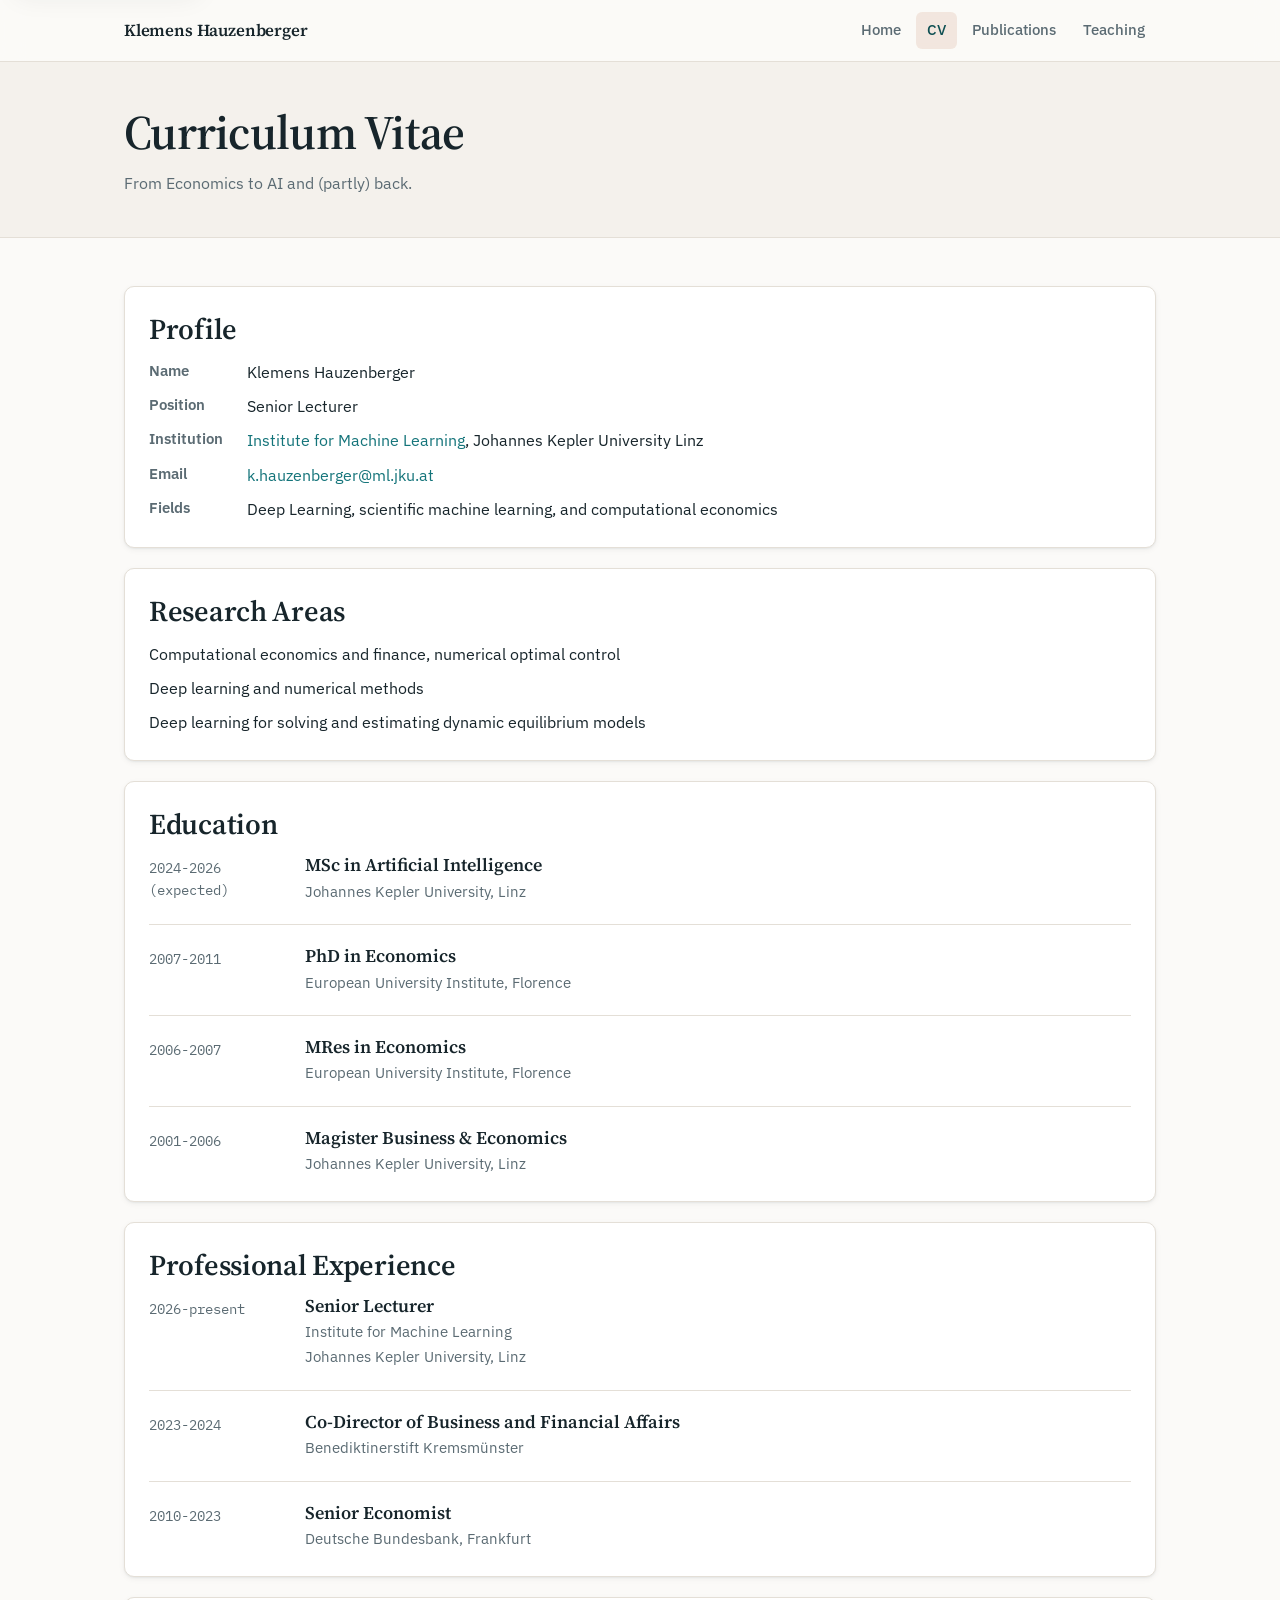
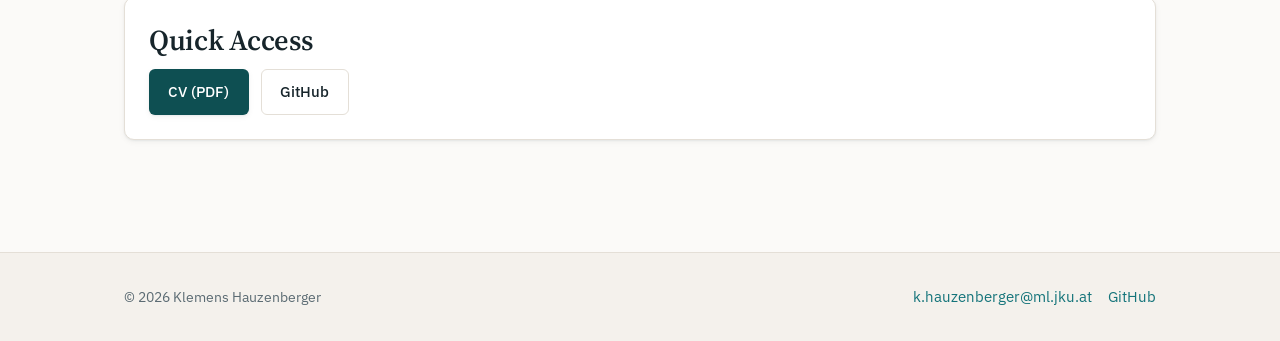
==== cv.html @ d795a158 "Personal academic homepage Static site for GitHub Pages: home, CV, publications and teaching. Plain " ====
<!DOCTYPE html>
<html lang="en">
<head>
<meta charset="UTF-8">
<meta name="viewport" content="width=device-width, initial-scale=1.0">
<title>CV | Klemens Hauzenberger</title>
<meta name="description" content="Curriculum vitae of Klemens Hauzenberger: education, research experience, and technical skills.">
<link rel="canonical" href="https://kle-hauzenberg.github.io/cv.html">
<meta property="og:site_name" content="Klemens Hauzenberger">
<meta property="og:title" content="CV | Klemens Hauzenberger">
<meta property="og:description" content="Curriculum vitae of Klemens Hauzenberger: education, research experience, and technical skills.">
<meta property="og:type" content="website">
<meta property="og:url" content="https://kle-hauzenberg.github.io/cv.html">
<meta name="twitter:card" content="summary">
<link rel="icon" href="assets/favicon.svg" type="image/svg+xml">
<link rel="preconnect" href="https://fonts.googleapis.com">
<link rel="preconnect" href="https://fonts.gstatic.com" crossorigin>
<link href="https://fonts.googleapis.com/css2?family=IBM+Plex+Sans:wght@400;500;600&family=IBM+Plex+Mono:wght@400;500&family=Source+Serif+4:opsz,wght@8..60,400;8..60,600&display=swap" rel="stylesheet">
<link rel="stylesheet" href="style.css">
<script src="script.js" defer></script>
</head>
<body>
<a class="skip-link" href="#main">Skip to main content</a>

<nav class="navbar">
  <div class="navbar-inner">
    <a href="index.html" class="nav-brand">Klemens Hauzenberger</a>
    <button class="nav-toggle" type="button" aria-label="Toggle navigation" aria-controls="site-nav" aria-expanded="false">&#9776;</button>
    <ul class="nav-links" id="site-nav">
      <li><a href="index.html">Home</a></li>
      <li><a href="cv.html" class="active">CV</a></li>
      <li><a href="publications.html">Publications</a></li>
      <li><a href="teaching.html">Teaching</a></li>
    </ul>
  </div>
</nav>

<header class="page-header">
  <div class="page-header-inner">
    <h1>Curriculum Vitae</h1>
    <p>From Economics to AI and (partly) back.</p>
  </div>
</header>

<main id="main" class="wrap">

  <section class="card">
    <h2>Profile</h2>
    <dl class="info-grid">
      <dt>Name</dt><dd>Klemens Hauzenberger</dd>
      <dt>Position</dt><dd>Senior Lecturer</dd>
      <dt>Institution</dt><dd><a href="https://www.jku.at/en/institute-for-machine-learning/" target="_blank" rel="noopener noreferrer">Institute for Machine Learning</a>, Johannes Kepler University Linz</dd>
      <dt>Email</dt><dd><a href="mailto:k.hauzenberger@ml.jku.at">k.hauzenberger@ml.jku.at</a></dd>
      <dt>Fields</dt><dd>Deep Learning, scientific machine learning, and computational economics</dd>
    </dl>
  </section>

  <section class="card">
    <h2>Research Areas</h2>
    <dl class="stack-sm">
      <dd>Computational economics and finance, numerical optimal control</dd>
      <dd>Deep learning and numerical methods</dd>
      <dd>Deep learning for solving and estimating dynamic equilibrium models</dd>
    </dl>
  </section>

  <section class="card">
    <h2>Education</h2>
    <div class="entry">
      <div class="entry-when">2024-2026 (expected)</div>
      <div class="entry-what">
        <h3>MSc in Artificial Intelligence</h3>
        <p class="entry-where">Johannes Kepler University, Linz</p>
      </div>
    </div>
    <div class="entry">
      <div class="entry-when">2007-2011</div>
      <div class="entry-what">
        <h3>PhD in Economics</h3>
        <p class="entry-where">European University Institute, Florence</p>
      </div>
    </div>
    <div class="entry">
      <div class="entry-when">2006-2007</div>
      <div class="entry-what">
        <h3>MRes in Economics</h3>
        <p class="entry-where">European University Institute, Florence</p>
      </div>
    </div>
    <div class="entry">
      <div class="entry-when">2001-2006</div>
      <div class="entry-what">
        <h3>Magister Business & Economics</h3>
        <p class="entry-where">Johannes Kepler University, Linz</p>
      </div>
    </div>
  </section>

  <section class="card">
    <h2>Professional Experience</h2>
    <div class="entry">
      <div class="entry-when">2026-present</div>
      <div class="entry-what">
        <h3>Senior Lecturer</h3>
        <p class="entry-where">Institute for Machine Learning</p>
        <p class="entry-where">Johannes Kepler University, Linz</p>
      </div>
    </div>
    <div class="entry">
      <div class="entry-when">2023-2024</div>
      <div class="entry-what">
        <h3>Co-Director of Business and Financial Affairs</h3>
        <p class="entry-where">Benediktinerstift Kremsmünster</p>
      </div>
    </div>
    <div class="entry">
      <div class="entry-when">2010-2023</div>
      <div class="entry-what">
        <h3>Senior Economist</h3>
        <p class="entry-where">Deutsche Bundesbank, Frankfurt</p>
      </div>
    </div>
  </section>

  <section class="card">
    <h2>Quick Access</h2>
    <div class="hero-actions" style="margin-top:0">
      <a class="button button-primary" href="assets/cv.pdf">CV (PDF)</a>
      <a class="button button-secondary" href="https://github.com/kle-hauzenberg" target="_blank" rel="noopener noreferrer">GitHub</a>
    </div>
  </section>

</main>

<footer class="site-footer">
  <div class="footer-inner">
    <p class="small muted">&copy; <span data-year>2026</span> Klemens Hauzenberger</p>
    <ul class="footer-links">
      <li><a href="mailto:k.hauzenberger@ml.jku.at">k.hauzenberger@ml.jku.at</a></li>
      <li><a href="https://github.com/kle-hauzenberg" target="_blank" rel="noopener noreferrer">GitHub</a></li>
    </ul>
  </div>
</footer>
</body>
</html>
---- style.css ----
/* ============================================================
   Klemens Hauzenberger — personal academic homepage
   Hand-written design system. No build step, no framework.
   ============================================================ */

/* ---------- Reset ---------- */
*, *::before, *::after { box-sizing: border-box; margin: 0; padding: 0; }

/* ---------- Design tokens ---------- */
:root {
  --primary:        #0e4f52;
  --primary-light:  #14747a;
  --accent:         #b45c2e;
  --accent-soft:    rgba(180, 92, 46, .12);

  --bg:             #fbfaf8;
  --bg-tint:        #f4f1ec;
  --surface:        #ffffff;
  --text:           #17252b;
  --text-muted:     #5b6b73;
  --border:         #e4dfd7;

  --shadow:    0 1px 2px rgba(23,37,43,.06), 0 2px 6px rgba(23,37,43,.05);
  --shadow-lg: 0 4px 12px rgba(23,37,43,.10), 0 12px 28px rgba(23,37,43,.07);

  --radius:    10px;
  --radius-sm: 6px;
  --max-w:     1080px;
  --measure:   68ch;

  --font-body: 'IBM Plex Sans', -apple-system, BlinkMacSystemFont, 'Segoe UI', Roboto, sans-serif;
  --font-head: 'Source Serif 4', Georgia, 'Times New Roman', serif;
  --font-mono: 'IBM Plex Mono', ui-monospace, SFMono-Regular, Menlo, monospace;
}

/* ---------- Base ---------- */
html { font-size: 16px; scroll-behavior: smooth; color-scheme: light; }
@media (prefers-reduced-motion: reduce) {
  html { scroll-behavior: auto; }
  *, *::before, *::after { animation-duration: .01ms !important; transition-duration: .01ms !important; }
}

body {
  font-family: var(--font-body);
  background: var(--bg);
  color: var(--text);
  line-height: 1.65;
  -webkit-font-smoothing: antialiased;
  text-rendering: optimizeLegibility;
}

h1, h2, h3, h4 { font-family: var(--font-head); line-height: 1.25; font-weight: 600; }
h1 { font-size: clamp(2rem, 1.4rem + 2.4vw, 3rem); letter-spacing: -.015em; }
h2 { font-size: clamp(1.4rem, 1.15rem + 1vw, 1.8rem); letter-spacing: -.01em; }
h3 { font-size: 1.125rem; }

p { max-width: var(--measure); }

a { color: var(--primary-light); text-decoration: none; transition: color .18s ease; }
a:hover { color: var(--accent); }
a.underlined { text-decoration: underline; text-underline-offset: 3px; text-decoration-thickness: 1px; }

:focus-visible { outline: 3px solid var(--accent); outline-offset: 3px; border-radius: 2px; }

img { max-width: 100%; display: block; }
[hidden] { display: none !important; }
code, kbd { font-family: var(--font-mono); font-size: .875em; }

.skip-link {
  position: absolute; left: 1rem; top: -4rem; z-index: 100;
  background: var(--surface); color: var(--text);
  padding: .6rem 1rem; border-radius: var(--radius-sm);
  border: 1px solid var(--border); box-shadow: var(--shadow-lg);
  transition: top .2s ease;
}
.skip-link:focus { top: 1rem; }

/* ---------- Layout helpers ---------- */
.wrap { width: 100%; max-width: var(--max-w); margin-inline: auto; padding-inline: 1.5rem; }
.stack > * + * { margin-top: 1rem; }
.stack-sm > * + * { margin-top: .5rem; }
.muted { color: var(--text-muted); }
.small { font-size: .9rem; }
.center { text-align: center; }

/* ---------- Navbar ---------- */
.navbar {
  position: sticky; top: 0; z-index: 50;
  background: color-mix(in srgb, var(--bg) 88%, transparent);
  backdrop-filter: saturate(180%) blur(12px);
  border-bottom: 1px solid var(--border);
}
.navbar-inner {
  max-width: var(--max-w); margin-inline: auto;
  padding: .75rem 1.5rem;
  display: flex; align-items: center; gap: 1rem;
}
.nav-brand {
  font-family: var(--font-head); font-weight: 600; font-size: 1.05rem;
  color: var(--text); margin-right: auto; letter-spacing: -.01em;
}
.nav-brand:hover { color: var(--primary-light); }

.nav-links { list-style: none; display: flex; align-items: center; gap: .25rem; }
.nav-links a {
  display: block; padding: .4rem .7rem; border-radius: var(--radius-sm);
  color: var(--text-muted); font-size: .925rem; font-weight: 500;
  transition: background .18s ease, color .18s ease;
}
.nav-links a:hover { background: var(--bg-tint); color: var(--text); }
.nav-links a.active { color: var(--primary); background: var(--accent-soft); }

.nav-toggle {
  background: none; border: 1px solid var(--border); color: var(--text);
  border-radius: var(--radius-sm); cursor: pointer;
  width: 2.25rem; height: 2.25rem;
  display: inline-flex; align-items: center; justify-content: center;
  font-size: 1rem; transition: background .18s ease;
}
.nav-toggle:hover { background: var(--bg-tint); }
.nav-toggle { display: none; }

/* ---------- Hero ---------- */
.hero { border-bottom: 1px solid var(--border); background: var(--bg-tint); }
.hero-inner {
  max-width: var(--max-w); margin-inline: auto;
  padding: 3.5rem 1.5rem;
  display: grid; grid-template-columns: 240px 1fr; gap: 2.75rem; align-items: center;
}
.hero-photo {
  width: 240px; height: 300px; object-fit: cover; object-position: center top;
  border-radius: var(--radius);
  box-shadow: var(--shadow-lg);
}
.eyebrow {
  font-size: .8rem; font-weight: 600; letter-spacing: .09em;
  text-transform: uppercase; color: var(--accent); margin-bottom: .5rem;
}
.hero h1 { margin-bottom: .5rem; }
.subtitle { color: var(--text-muted); font-size: 1.05rem; }
.hero-lede { margin-top: 1rem; font-size: 1.05rem; }

.hero-email {
  margin-top: .55rem;
  font-family: var(--font-mono);
  font-size: .95rem;
}

.hero-actions { margin-top: 1.5rem; display: flex; flex-wrap: wrap; gap: .75rem; }
.button {
  display: inline-block; padding: .6rem 1.15rem;
  border-radius: var(--radius-sm); font-size: .925rem; font-weight: 500;
  border: 1px solid transparent; cursor: pointer;
  transition: transform .15s ease, box-shadow .18s ease, background .18s ease;
}
.button:hover { transform: translateY(-1px); }
.button-primary { background: var(--primary); color: #fff; box-shadow: var(--shadow); }
.button-primary:hover { background: var(--primary-light); color: #fff; }
.button-secondary { background: var(--surface); color: var(--text); border-color: var(--border); }
.button-secondary:hover { border-color: var(--primary-light); color: var(--primary-light); }

/* ---------- Page header (subpages) ---------- */
.page-header { border-bottom: 1px solid var(--border); background: var(--bg-tint); }
.page-header-inner { max-width: var(--max-w); margin-inline: auto; padding: 2.5rem 1.5rem; }
.page-header p { margin-top: .5rem; color: var(--text-muted); }

.main-flush { padding-block: 0; }

/* ---------- Sections & cards ---------- */
main { padding-block: 3rem; }
.section + .section { margin-top: 3rem; }
.section > h2 { margin-bottom: 1.25rem; }

.card {
  background: var(--surface); border: 1px solid var(--border);
  border-radius: var(--radius); padding: 1.5rem; box-shadow: var(--shadow);
}
.card + .card { margin-top: 1.25rem; }
.card > h2, .card > h3 { margin-bottom: .75rem; }

.grid { display: grid; gap: 1.25rem; }
.grid-2 { grid-template-columns: repeat(auto-fit, minmax(280px, 1fr)); }
.grid-3 { grid-template-columns: repeat(auto-fit, minmax(240px, 1fr)); }

.info-grid { display: grid; grid-template-columns: max-content 1fr; gap: .5rem 1.5rem; }
.info-grid dt { font-weight: 600; color: var(--text-muted); font-size: .925rem; }
.info-grid dd { margin: 0; }

/* Research-area / feature tiles */
.tile { border-left: 3px solid var(--accent); padding-left: 1rem; }
.tile h3 { margin-bottom: .35rem; }
.tile p { color: var(--text-muted); font-size: .95rem; }

/* Timeline entries (CV, teaching) */
.entry { display: grid; grid-template-columns: 8.5rem 1fr; gap: 1.25rem; }
.entry + .entry { margin-top: 1.25rem; padding-top: 1.25rem; border-top: 1px solid var(--border); }
.entry-when { font-family: var(--font-mono); font-size: .85rem; color: var(--text-muted); padding-top: .2rem; }
.entry-what h3 { margin-bottom: .15rem; }
.entry-where { color: var(--text-muted); font-size: .95rem; }

/* Tags */
.tags { display: flex; flex-wrap: wrap; gap: .4rem; margin-top: .6rem; }
.tag {
  font-size: .78rem; font-weight: 500; font-family: var(--font-mono);
  padding: .15rem .55rem; border-radius: 999px;
  background: var(--bg-tint); color: var(--text-muted); border: 1px solid var(--border);
}

/* ---------- Teaching ---------- */
.course-item { padding: 1rem 0; }
.course-item:first-of-type { padding-top: .25rem; }
.course-item + .course-item { border-top: 1px solid var(--border); }
.course-title {
  font-family: var(--font-head); font-size: 1.05rem; font-weight: 600;
  margin-bottom: .15rem;
}
.course-meta { font-size: .95rem; color: var(--text-muted); }

/* ---------- Publications ---------- */
.pub-item { padding: 1rem 0; }
.pub-item + .pub-item { border-top: 1px solid var(--border); }
.pub-title { font-family: var(--font-head); font-size: 1.05rem; font-weight: 600; }
.pub-authors { font-size: .95rem; color: var(--text-muted); }
.pub-venue { font-size: .95rem; }
.pub-venue em { color: var(--text-muted); }
.pub-links { display: flex; flex-wrap: wrap; gap: .75rem; margin-top: .4rem; font-size: .875rem; }
.pub-links a::after { content: " \2197"; font-size: .8em; }

/* ---------- Footer ---------- */
.site-footer {
  border-top: 1px solid var(--border); background: var(--bg-tint);
  margin-top: 4rem; padding-block: 2rem;
}
.footer-inner {
  max-width: var(--max-w); margin-inline: auto; padding-inline: 1.5rem;
  display: flex; flex-wrap: wrap; gap: 1rem; justify-content: space-between; align-items: center;
}
.footer-links { display: flex; flex-wrap: wrap; gap: 1rem; list-style: none; font-size: .925rem; }

/* ---------- Wide content must scroll, never the page ---------- */
.scroll-x { overflow-x: auto; }

/* ---------- Responsive ---------- */
@media (max-width: 860px) {
  .hero-inner { grid-template-columns: 1fr; text-align: center; padding-block: 2.5rem; }
  .hero-photo { margin-inline: auto; width: 200px; height: 250px; }
  .hero p, .hero-lede { margin-inline: auto; }
  .hero-actions { justify-content: center; }
}

@media (max-width: 768px) {
  .nav-toggle { display: inline-flex; order: 3; }
  .nav-links {
    display: none; order: 4; flex-basis: 100%; flex-direction: column;
    align-items: stretch; gap: .15rem; padding-top: .5rem;
  }
  .nav-links.open { display: flex; }
  .entry { grid-template-columns: 1fr; gap: .25rem; }
  .info-grid { grid-template-columns: 1fr; gap: .15rem 0; }
  .info-grid dd + dt { margin-top: .75rem; }
}
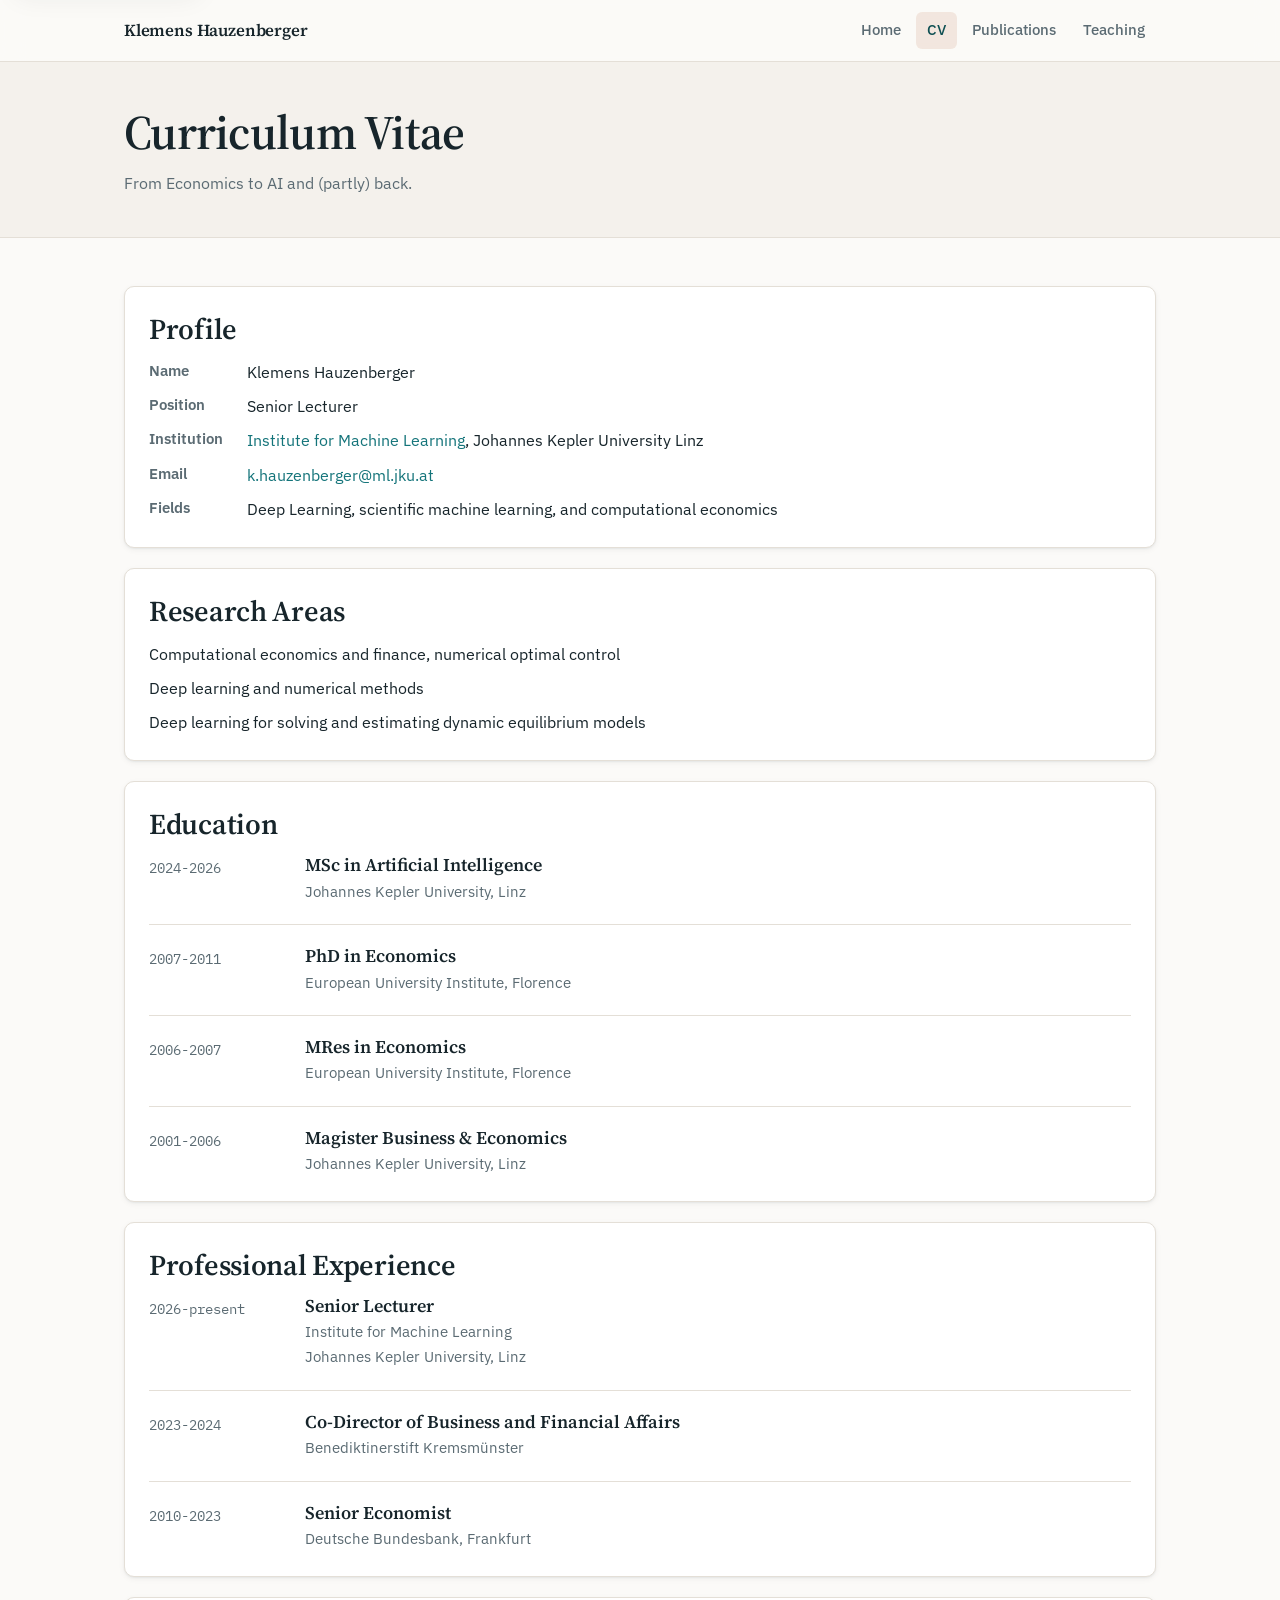
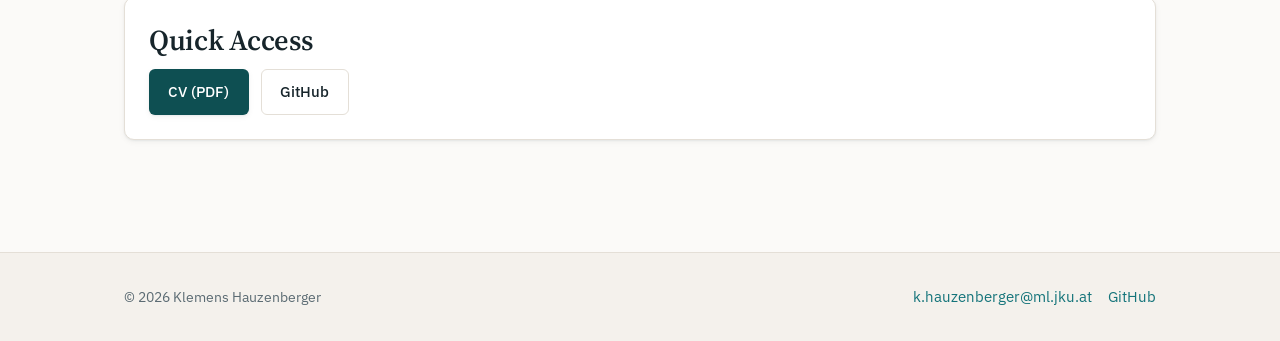
==== commit 44ebedc8: "MSc AI completed" ====
--- a/cv.html
+++ b/cv.html
@@ -67,7 +67,7 @@
   <section class="card">
     <h2>Education</h2>
     <div class="entry">
-      <div class="entry-when">2024-2026 (expected)</div>
+      <div class="entry-when">2024-2026 </div>
       <div class="entry-what">
         <h3>MSc in Artificial Intelligence</h3>
         <p class="entry-where">Johannes Kepler University, Linz</p>
